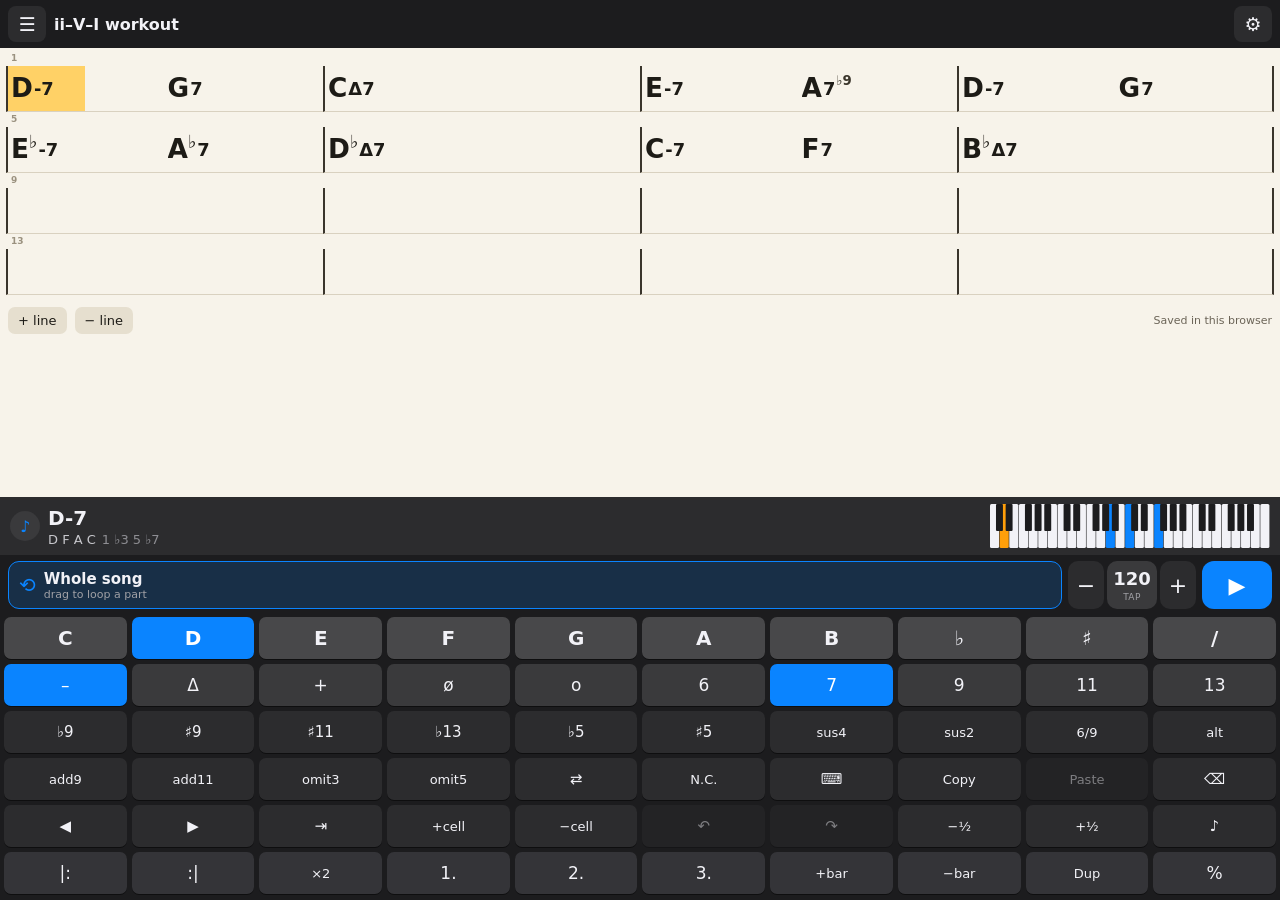
==== chord-pad/index.html @ 5176def5 "Lead Sheet and Chord Pad for GitHub Pages Both apps as static sites with a landing page. tools/stamp" ====
<!DOCTYPE html>
<html lang="en">
<head>
<meta charset="utf-8">
<meta name="viewport" content="width=device-width, initial-scale=1, maximum-scale=1, user-scalable=no, viewport-fit=cover">
<meta name="apple-mobile-web-app-capable" content="yes">
<meta name="mobile-web-app-capable" content="yes">
<meta name="apple-mobile-web-app-status-bar-style" content="black-translucent">
<meta name="apple-mobile-web-app-title" content="Chord Pad">
<meta name="theme-color" content="#1c1c1e">
<link rel="manifest" href="manifest.webmanifest">
<link rel="apple-touch-icon" href="icons/icon-180.png">
<link rel="icon" type="image/png" href="icons/icon-192.png">
<title>Chord Pad</title>
<link rel="stylesheet" href="css/app.css?v=9a8c076e7c">
</head>
<body>
<div id="app">
  <header id="topbar">
    <button class="tb" id="btn-charts" aria-label="Charts">☰</button>
    <div id="title" role="button" tabindex="0">Untitled</div>
    <button class="tb" id="btn-settings" aria-label="Settings">⚙︎</button>
  </header>

  <main id="chart-wrap">
    <div id="grid" aria-label="Chord chart"></div>
    <div id="line-tools">
      <button id="line-add">+ line</button>
      <button id="line-del">− line</button>
      <span id="sync-status"></span>
    </div>
  </main>

  <section id="info" role="button" aria-label="Hear the selected chord">
    <span class="info-hear" aria-hidden="true">♪</span>
    <div id="info-text">
      <div id="info-chord">—</div>
      <div id="info-notes"></div>
    </div>
    <svg id="piano" viewBox="0 0 280 44" preserveAspectRatio="none" aria-hidden="true"></svg>
  </section>

  <div id="typebar" hidden>
    <input id="type-input" type="text" autocomplete="off" autocorrect="off" autocapitalize="off" spellcheck="false"
           placeholder="C-7b9  or  D-7 G7 | CΔ7" enterkeyhint="done">
    <button id="type-go">Enter</button>
    <button id="type-close" aria-label="Close typing">✕</button>
    <div id="type-msg"></div>
  </div>

  <div id="transport">
    <button id="loop-chip" aria-label="Loop on or off"><span class="lc-icon">⟲</span><span class="lc-text"><span class="lc-main">Loop</span><span class="lc-sub"></span></span></button>
    <div id="tempo">
      <button id="tempo-down" aria-label="Slower (hold to repeat)">−</button>
      <button id="bpm" aria-label="Tempo; tap in time to set it"><span id="bpm-val">120</span><small>TAP</small></button>
      <button id="tempo-up" aria-label="Faster (hold to repeat)">+</button>
    </div>
    <button id="btn-play" aria-label="Play">▶</button>
  </div>

  <nav id="keyboard" aria-label="Chord keyboard"></nav>
</div>

<div id="toast" role="status"></div>

<div class="sheet" id="sheet-settings" hidden>
  <div class="sheet-card">
    <div class="sheet-head"><h2>Settings</h2><button class="close" data-close>Done</button></div>
    <div class="sheet-body" id="settings-body"></div>
  </div>
</div>

<div class="sheet" id="sheet-charts" hidden>
  <div class="sheet-card">
    <div class="sheet-head"><h2>Charts</h2><button class="close" data-close>Done</button></div>
    <div class="sheet-body" id="charts-body"></div>
  </div>
</div>

<script type="importmap">{"imports": {"./js/app.js": "./js/app.js?v=6928fbf3bd", "./js/audio.js": "./js/audio.js?v=edc1685ab2", "./js/chords.js": "./js/chords.js?v=5fb7131653", "./js/form.js": "./js/form.js?v=8150dd6c2c", "./js/store.js": "./js/store.js?v=4769d0f668", "./js/voicing.js": "./js/voicing.js?v=e6563af0b1"}}</script>
<script type="module" src="js/app.js?v=6928fbf3bd"></script>
</body>
</html>
---- chord-pad/css/app.css ----
:root {
  --paper: #f7f3ea;
  --ink: #1d1b16;
  --ink-soft: #6b6457;
  --rule: #d9d1c0;
  --bar: #3a352c;
  --sel: #ffd166;
  --sel-range: #ffe8a8;
  --play: #7bdcb5;
  --kb-bg: #1c1c1e;
  --key: #3a3a3c;
  --key-alt: #2c2c2e;
  --key-on: #0a84ff;
  --key-text: #f2f2f7;
  --accent: #0a84ff;
  --chord-font: "Avenir Next Condensed", "Avenir Next", "Arial Narrow", system-ui, sans-serif;
  --ui-font: -apple-system, BlinkMacSystemFont, "Segoe UI", system-ui, sans-serif;
  --cell-h: 46px;
}
* { box-sizing: border-box; -webkit-tap-highlight-color: transparent; }
html, body { margin: 0; height: 100%; background: var(--kb-bg); overscroll-behavior: none; }
body {
  font-family: var(--ui-font); color: var(--ink);
  -webkit-user-select: none; user-select: none; -webkit-touch-callout: none;
  touch-action: manipulation;
}
#app {
  display: flex; flex-direction: column; height: 100vh; height: 100dvh;
  padding: env(safe-area-inset-top) env(safe-area-inset-right) 0 env(safe-area-inset-left);
}
button { font: inherit; color: inherit; border: 0; background: none; cursor: pointer; }

/* top bar */
#topbar {
  display: flex; align-items: center; gap: 4px; padding: 6px 8px; background: var(--kb-bg); color: var(--key-text);
}
.tb { min-width: 38px; height: 36px; border-radius: 8px; font-size: 19px; background: var(--key-alt); }
#title { flex: 1; min-width: 0; font-weight: 600; font-size: 16px; white-space: nowrap; overflow: hidden; text-overflow: ellipsis; padding: 0 4px; }

/* chart */
#chart-wrap { flex: 1; min-height: 0; overflow-y: auto; background: var(--paper); padding: 10px 6px 6px; -webkit-overflow-scrolling: touch; }
#grid { position: relative; display: grid; grid-template-columns: repeat(var(--cpl, 16), minmax(0, 1fr)); row-gap: 15px; padding-top: 8px; }
.barno { position: absolute; left: 3px; top: -13px; font: 600 9px var(--ui-font); color: #9a917f; pointer-events: none; }
.cell {
  position: relative; height: var(--cell-h); border-bottom: 1px solid var(--rule);
  touch-action: pan-y;
}
.cell.bar { border-left: 2px solid var(--bar); }
.cell.line-end { border-right: 2px solid var(--bar); }
.cell.sel { background: var(--sel); }
.cell.range { background: var(--sel-range); }
.cell.range.sel { background: var(--sel); }
.cell.playing { background: rgba(123, 220, 181, 0.45); }
.cell.playing::after {
  content: ""; position: absolute; left: 0; right: 0; bottom: -1px; height: 5px; background: #2fb67c;
}
.cell.lp { box-shadow: inset 0 4px 0 #0a84ff; }
.cell.lp:not(.sel):not(.range):not(.playing) { background: rgba(10, 132, 255, 0.13); }
#loop-layer { position: absolute; inset: 0; pointer-events: none; z-index: 6; }
#loop-layer[hidden] { display: none; }
.lh { position: absolute; width: 26px; height: 26px; pointer-events: auto; touch-action: none; cursor: ew-resize; }
.lh::after {
  content: ""; position: absolute; left: 6px; top: 6px; width: 14px; height: 14px; border-radius: 50%;
  background: #0a84ff; border: 2px solid #fff; box-shadow: 0 1px 3px rgba(0,0,0,.35); box-sizing: border-box;
}
.ch.cut .x, .ch.cut .b { display: none; }
.ch.cut::after { content: "…"; font-size: 0.85em; position: relative; top: -0.45em; margin-left: 1px; color: #3b362c; }
.ch {
  position: absolute; left: 3px; top: 0; bottom: 0; z-index: 2; pointer-events: none;
  display: flex; align-items: center; white-space: nowrap; overflow: hidden;
  font-family: var(--chord-font); font-weight: 600; color: var(--ink); line-height: 1;
}
.ch .r { font-size: 1.55em; }
.ch .ra { font-size: 1.05em; position: relative; top: -0.45em; }
.ch .q { font-size: 1.05em; margin-left: 1px; }
.ch .x { font-size: 0.78em; position: relative; top: -0.6em; margin-left: 1px; color: #3b362c; }
.ch .b { font-size: 1.0em; margin-left: 1px; color: var(--ink-soft); }
.ch.nc { font-style: italic; color: var(--ink-soft); }
.ch.err { color: #c0392b; }
#line-tools { display: flex; gap: 8px; align-items: center; padding: 12px 2px 4px; }
#line-tools button { font-size: 13px; padding: 6px 10px; border-radius: 7px; background: #e6dfcf; color: var(--ink); }
#sync-status { margin-left: auto; font-size: 11px; color: var(--ink-soft); }
#sync-status.warn { color: #c0392b; font-weight: 600; }

/* info strip */
#info {
  display: flex; align-items: center; gap: 8px; padding: 6px 10px; background: #2c2c2e; color: var(--key-text); min-height: 58px;
}
#info-text { flex: 1; min-width: 0; }
#info { cursor: pointer; touch-action: manipulation; transition: background 0.12s; }
#info.pressed, #info:active { background: #3a3a3c; }
.info-hear {
  flex-shrink: 0; width: 30px; height: 30px; border-radius: 50%; background: #3a3a3c; color: #0a84ff;
  display: flex; align-items: center; justify-content: center; font-size: 16px;
}
#info.pressed .info-hear { background: #0a84ff; color: #fff; }
#info-chord { font-family: var(--chord-font); font-weight: 600; font-size: 20px; white-space: nowrap; overflow: hidden; text-overflow: ellipsis; }
#info-notes { font-size: 13px; color: #c7c7cc; white-space: nowrap; overflow: hidden; text-overflow: ellipsis; margin-top: 2px; }
#info-notes .iv { color: #8e8e93; margin-left: 6px; }
#piano { width: 46%; max-width: 280px; height: 44px; flex-shrink: 0; }

/* text entry */
#typebar { display: flex; flex-wrap: wrap; gap: 6px; padding: 6px 8px; background: #2c2c2e; }
#typebar[hidden] { display: none; }
#type-input {
  flex: 1; min-width: 0; height: 38px; border-radius: 8px; border: 0; padding: 0 10px;
  font-size: 16px; background: #f2f2f7; color: #000; -webkit-user-select: text; user-select: text;
}
#type-go { height: 38px; padding: 0 14px; border-radius: 8px; background: var(--accent); color: #fff; font-weight: 600; }
#type-close { height: 38px; width: 38px; border-radius: 8px; background: #3a3a3c; color: #f2f2f7; font-size: 15px; }
body.typing #keyboard, body.typing #transport { display: none; }

/* transport strip (thumb zone, above the keyboard) */
#transport { display: flex; align-items: center; gap: 6px; padding: 6px 8px 2px; background: var(--kb-bg); color: var(--key-text); }
#loop-chip {
  flex: 1; min-width: 0; height: 48px; border-radius: 11px; background: #2c2c2e; border: 1px solid #48484a;
  display: flex; align-items: center; gap: 8px; padding: 0 10px; text-align: left; color: #c7c7cc;
}
#loop-chip.on { background: rgba(10, 132, 255, 0.18); border-color: #0a84ff; color: #f2f2f7; }
#loop-chip .lc-icon { font-size: 20px; color: #8e8e93; }
#loop-chip.on .lc-icon { color: #0a84ff; }
#loop-chip .lc-text { display: flex; flex-direction: column; min-width: 0; }
#loop-chip .lc-main { font: 600 15px var(--ui-font); white-space: nowrap; overflow: hidden; text-overflow: ellipsis; }
#loop-chip .lc-sub { font-size: 11px; color: #a1a1a6; white-space: nowrap; overflow: hidden; text-overflow: ellipsis; }
#tempo { display: flex; align-items: center; gap: 3px; }
#tempo-down, #tempo-up { height: 48px; min-width: 36px; border-radius: 10px; background: #2c2c2e; font-size: 22px; touch-action: none; }
#bpm {
  height: 48px; min-width: 50px; border-radius: 10px; background: #3a3a3c; display: flex; flex-direction: column;
  align-items: center; justify-content: center; line-height: 1; font: 600 18px var(--ui-font); touch-action: none;
}
#bpm small { font-size: 9px; font-weight: 500; color: #a1a1a6; margin-top: 3px; letter-spacing: 0.05em; }
#bpm:active { background: #48484a; }
#btn-play { width: 70px; height: 48px; border-radius: 12px; background: var(--accent); color: #fff; font-size: 22px; touch-action: none; }
#btn-play.on { background: #ff453a; }
#type-msg { width: 100%; font-size: 12px; color: #c7c7cc; min-height: 14px; }
#type-msg.err { color: #ff6961; }

/* keyboard */
#keyboard {
  background: var(--kb-bg); padding: 6px 4px calc(6px + env(safe-area-inset-bottom));
  display: grid; grid-template-columns: repeat(10, minmax(0, 1fr)); gap: 5px;
}
.key {
  height: 42px; border-radius: 7px; background: var(--key); color: var(--key-text);
  font-size: 17px; font-weight: 500; display: flex; align-items: center; justify-content: center;
  box-shadow: 0 1px 0 rgba(0,0,0,0.5); padding: 0; overflow: hidden; white-space: nowrap;
}
.key.alt { background: var(--key-alt); font-size: 15px; }
.key.root { font-family: var(--chord-font); font-weight: 700; font-size: 20px; background: #48484a; }
.key.small { font-size: 13px; }
.key.on { background: var(--key-on); color: #fff; }
.key.on.implied { background: #2b5f99; color: #d6e8ff; box-shadow: inset 0 0 0 1.5px #0a84ff; }  /* 7 added by Δ, ø or alt */
.key.dim { opacity: 0.45; }
.key:active, .key.pressed { filter: brightness(1.35); }

/* toast */
#toast {
  position: fixed; left: 50%; top: calc(56px + env(safe-area-inset-top)); transform: translateX(-50%);
  background: rgba(28,28,30,0.92); color: #fff; padding: 8px 14px; border-radius: 10px; font-size: 14px;
  opacity: 0; transition: opacity 0.18s; pointer-events: none; z-index: 50; max-width: 90vw; text-align: center;
}
#toast.show { opacity: 1; }

/* sheets */
.sheet { position: fixed; inset: 0; background: rgba(0,0,0,0.45); z-index: 40; display: flex; align-items: flex-end; justify-content: center; }
.sheet[hidden] { display: none; }
.sheet-card {
  width: 100%; max-width: 560px; max-height: 88dvh; background: #f2f2f7; color: #000; border-radius: 14px 14px 0 0;
  display: flex; flex-direction: column; padding-bottom: env(safe-area-inset-bottom);
}
.sheet-head { display: flex; align-items: center; padding: 12px 14px 6px; }
.sheet-head h2 { margin: 0; font-size: 18px; flex: 1; }
.sheet-head .close { color: var(--accent); font-weight: 600; font-size: 16px; padding: 6px; }
.sheet-body { overflow-y: auto; padding: 4px 14px 18px; -webkit-user-select: text; user-select: text; }
.group { background: #fff; border-radius: 10px; margin: 10px 0; padding: 2px 12px; }
.group h3 { margin: 12px 0 4px; font-size: 12px; text-transform: uppercase; letter-spacing: 0.04em; color: #6e6e73; font-weight: 600; }
.row { display: flex; align-items: center; gap: 10px; min-height: 44px; border-bottom: 1px solid #e5e5ea; }
.row:last-child { border-bottom: 0; }
.row label { flex: 1; font-size: 15px; }
.row select, .row input[type=number], .row input[type=text] {
  font-size: 16px; border: 1px solid #d1d1d6; border-radius: 8px; padding: 6px 8px; background: #fff; max-width: 60%;
}
.row input[type=range] { width: 45%; }
.row .val { font-size: 13px; color: #6e6e73; min-width: 34px; text-align: right; }
.btn { background: var(--accent); color: #fff; border-radius: 9px; padding: 9px 14px; font-weight: 600; font-size: 15px; }
.btn.secondary { background: #e5e5ea; color: #000; }
.btn.danger { background: #ff3b30; }
.chart-item { display: flex; align-items: center; gap: 8px; min-height: 48px; border-bottom: 1px solid #e5e5ea; }
.chart-item .name { flex: 1; font-size: 16px; }
.chart-item.current .name { font-weight: 700; }
.chart-item button { font-size: 13px; padding: 6px 9px; border-radius: 7px; background: #e5e5ea; }
textarea.io { width: 100%; min-height: 120px; font: 13px ui-monospace, Menlo, monospace; border-radius: 8px; border: 1px solid #d1d1d6; padding: 8px; }
.hint { font-size: 12px; color: #6e6e73; margin: 6px 0; }
.btn-row { display: flex; flex-wrap: wrap; gap: 8px; margin: 10px 0; }

/* phone landscape: chart on the left, keyboard on the right */
@media (max-height: 560px) and (orientation: landscape) {
  :root { --cell-h: 38px; }
  #app {
    display: grid; grid-template-columns: minmax(0, 1fr) minmax(300px, 42%);
    grid-template-rows: auto minmax(0, 1fr) auto auto auto;
    grid-template-areas: "top top" "chart kb" "info kb" "type kb" "transport kb";
    padding-bottom: env(safe-area-inset-bottom);
  }
  #topbar { grid-area: top; }
  #chart-wrap { grid-area: chart; }
  #info { grid-area: info; min-height: 44px; padding: 2px 10px; }
  #typebar { grid-area: type; }
  #transport { grid-area: transport; padding-bottom: 6px; }
  #loop-chip, #tempo-down, #tempo-up, #bpm, #btn-play { height: 42px; }
  #keyboard { grid-area: kb; grid-auto-rows: 1fr; align-content: stretch; gap: 4px; padding: 4px; }
  .key { height: 100%; min-height: 34px; font-size: 14px; }
  .key.root { font-size: 17px; }
  .key.small { font-size: 11px; }
  #piano { height: 36px; width: 40%; }
}

/* compact gesture list in Settings */
.howto { display: grid; grid-template-columns: auto 1fr; gap: 6px 12px; margin: 6px 0 12px; font-size: 13px; }
.howto dt { font-weight: 600; color: #1c1c1e; white-space: nowrap; }
.howto dd { margin: 0; color: #6e6e73; }

/* form keys and repeat signs */
.key.form { background: #343438; }
.key.form.on { background: var(--key-on); }
.cell.rep-start { border-left: 4px solid var(--bar); }
.cell.rep-end { border-right: 4px solid var(--bar); }
.rs, .re { position: absolute; top: 0; bottom: 0; width: 5px; pointer-events: none; z-index: 3;
  background: radial-gradient(circle, var(--bar) 1.7px, transparent 2.1px) 0 36% / 5px 5px no-repeat,
              radial-gradient(circle, var(--bar) 1.7px, transparent 2.1px) 0 64% / 5px 5px no-repeat; }
.rs { left: 2px; }
.re { right: 2px; }
.cell.rep-start .ch { left: 9px; }
.rtimes { position: absolute; right: 1px; top: -13px; font: 700 9px var(--ui-font); color: var(--bar); pointer-events: none; }
.volta {
  position: absolute; left: 2px; top: -13px; height: 11px; z-index: 3; pointer-events: none;
  border-left: 1.5px solid var(--bar); border-top: 1.5px solid var(--bar); padding-left: 3px;
  font: 700 9px var(--ui-font); line-height: 10px; color: var(--bar);
}
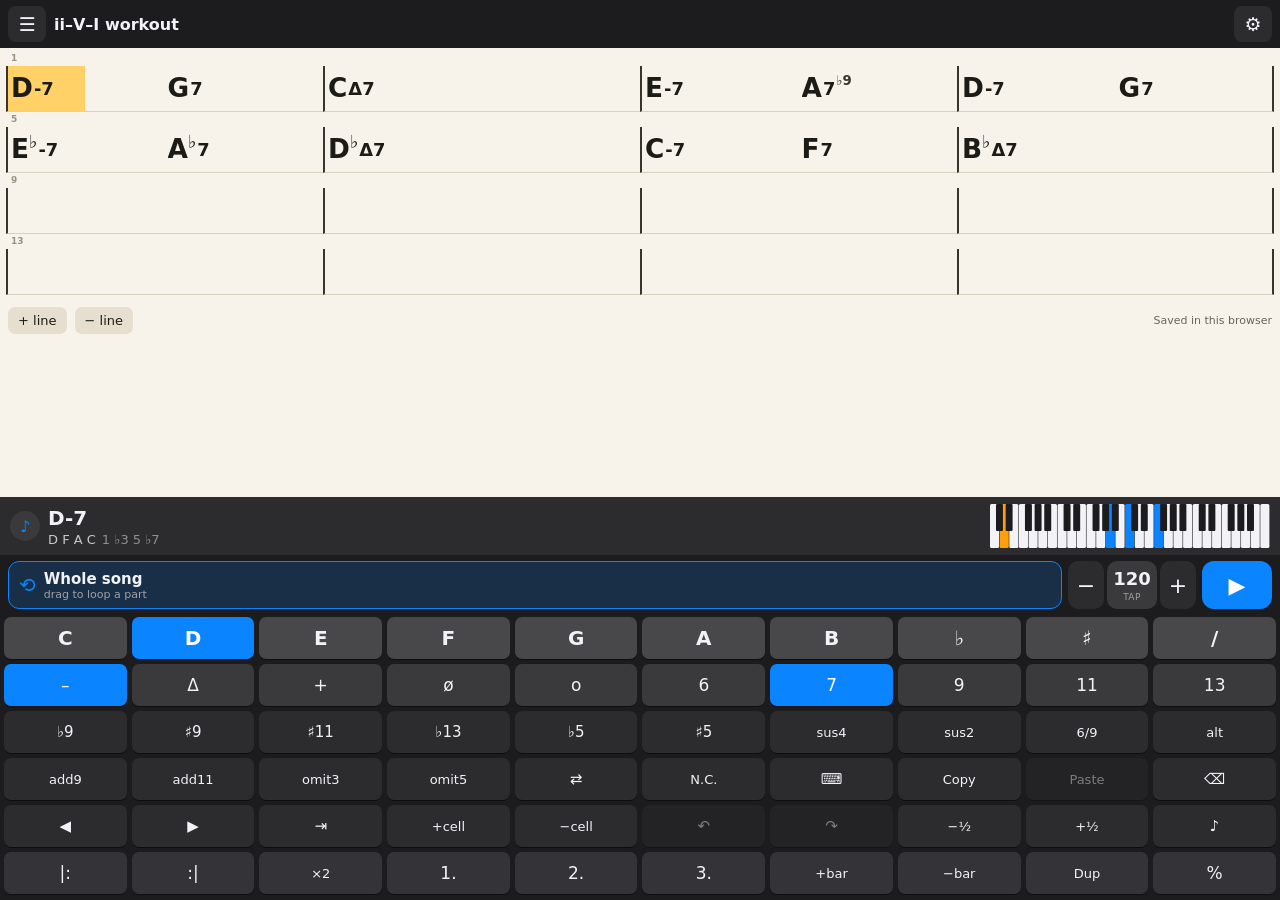
==== commit aca70816: "Lead Sheet: pause, melody on the piano keys, swing toggle ▶/❚❚ pauses and carries on from the same b" ====
--- a/chord-pad/index.html
+++ b/chord-pad/index.html
@@ -77,7 +77,7 @@
   </div>
 </div>
 
-<script type="importmap">{"imports": {"./js/app.js": "./js/app.js?v=6928fbf3bd", "./js/audio.js": "./js/audio.js?v=edc1685ab2", "./js/chords.js": "./js/chords.js?v=5fb7131653", "./js/form.js": "./js/form.js?v=8150dd6c2c", "./js/store.js": "./js/store.js?v=4769d0f668", "./js/voicing.js": "./js/voicing.js?v=e6563af0b1"}}</script>
+<script type="importmap">{"imports": {"./js/app.js": "./js/app.js?v=6928fbf3bd", "./js/audio.js": "./js/audio.js?v=e46c49cd69", "./js/chords.js": "./js/chords.js?v=5fb7131653", "./js/form.js": "./js/form.js?v=8150dd6c2c", "./js/store.js": "./js/store.js?v=4769d0f668", "./js/voicing.js": "./js/voicing.js?v=e6563af0b1"}}</script>
 <script type="module" src="js/app.js?v=6928fbf3bd"></script>
 </body>
 </html>
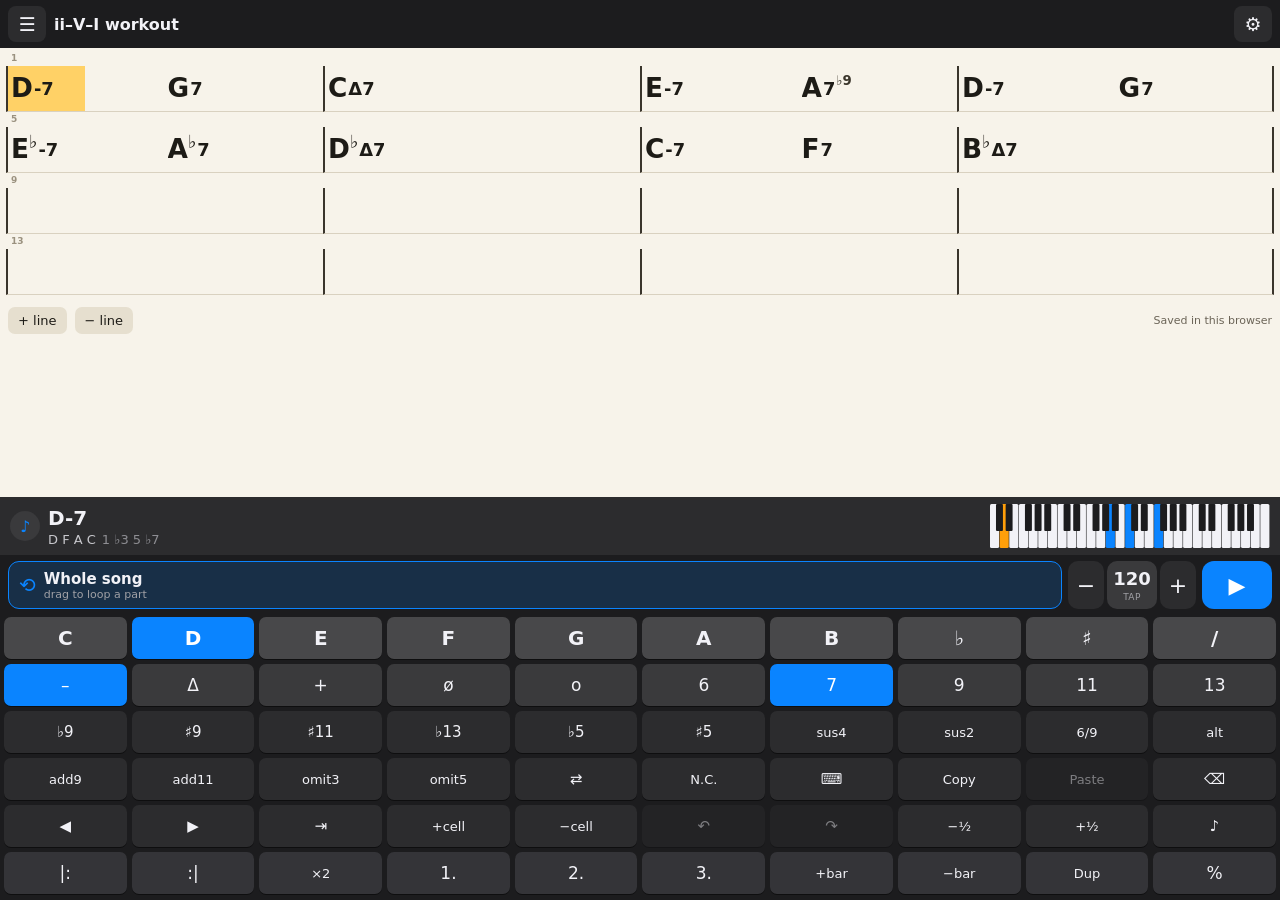
==== commit 9c075b5e: "iFake / iFake Pro names; Draft Follow per tab Chord Pad is now iFake and Lead Sheet is iFake Pro (ti" ====
--- a/chord-pad/index.html
+++ b/chord-pad/index.html
@@ -6,12 +6,12 @@
 <meta name="apple-mobile-web-app-capable" content="yes">
 <meta name="mobile-web-app-capable" content="yes">
 <meta name="apple-mobile-web-app-status-bar-style" content="black-translucent">
-<meta name="apple-mobile-web-app-title" content="Chord Pad">
+<meta name="apple-mobile-web-app-title" content="iFake">
 <meta name="theme-color" content="#1c1c1e">
 <link rel="manifest" href="manifest.webmanifest">
 <link rel="apple-touch-icon" href="icons/icon-180.png">
 <link rel="icon" type="image/png" href="icons/icon-192.png">
-<title>Chord Pad</title>
+<title>iFake</title>
 <link rel="stylesheet" href="css/app.css?v=9a8c076e7c">
 </head>
 <body>
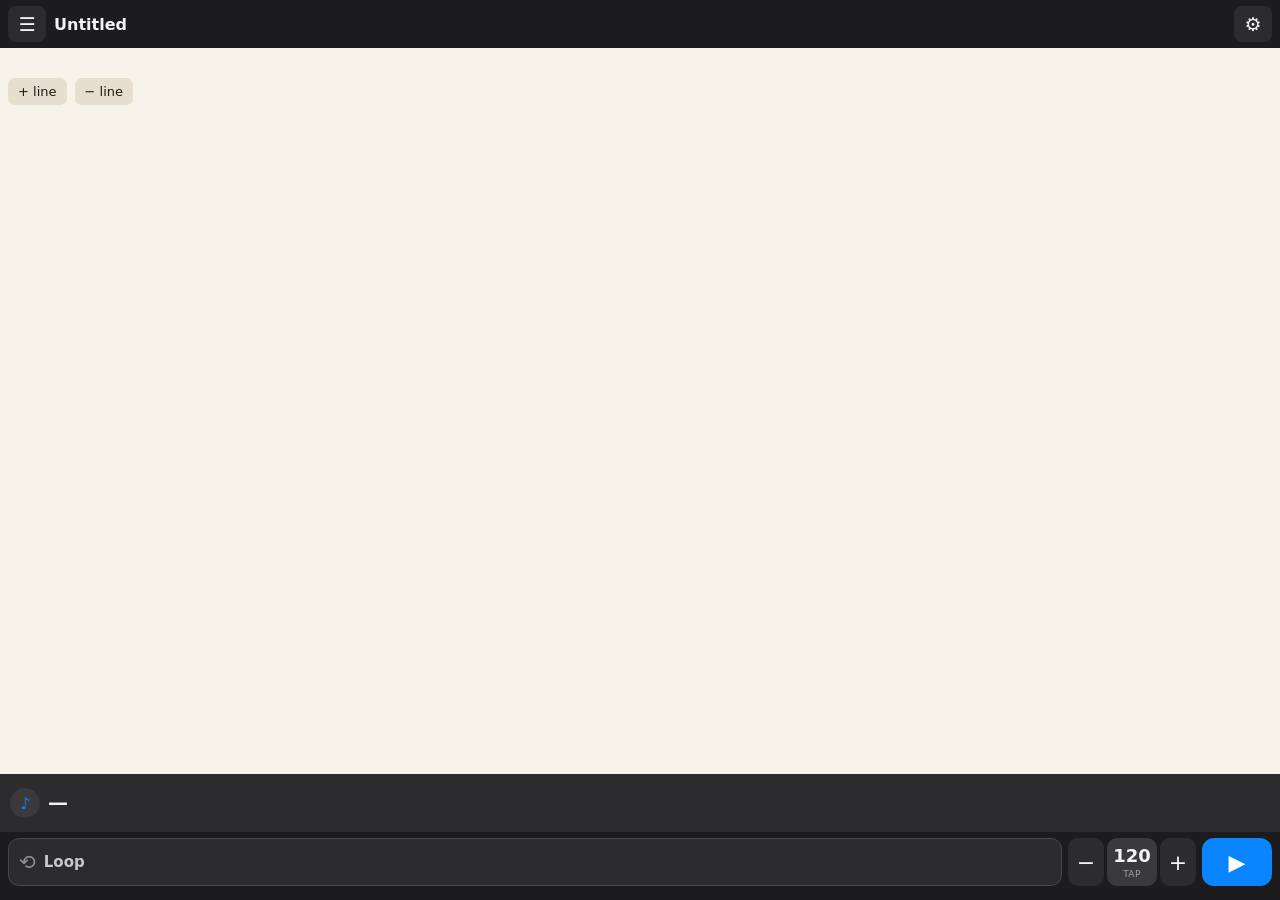
==== commit c3094769: "New addresses: iFake at the root, iFake Pro at pro/ iFake (the chord app) now opens at eversible.git" ====
--- a/chord-pad/index.html
+++ b/chord-pad/index.html
@@ -2,82 +2,19 @@
 <html lang="en">
 <head>
 <meta charset="utf-8">
-<meta name="viewport" content="width=device-width, initial-scale=1, maximum-scale=1, user-scalable=no, viewport-fit=cover">
-<meta name="apple-mobile-web-app-capable" content="yes">
-<meta name="mobile-web-app-capable" content="yes">
-<meta name="apple-mobile-web-app-status-bar-style" content="black-translucent">
-<meta name="apple-mobile-web-app-title" content="iFake">
-<meta name="theme-color" content="#1c1c1e">
-<link rel="manifest" href="manifest.webmanifest">
-<link rel="apple-touch-icon" href="icons/icon-180.png">
-<link rel="icon" type="image/png" href="icons/icon-192.png">
-<title>iFake</title>
-<link rel="stylesheet" href="css/app.css?v=9a8c076e7c">
+<meta name="viewport" content="width=device-width, initial-scale=1">
+<title>iFake has moved</title>
+<noscript><meta http-equiv="refresh" content="0; url=../"></noscript>
+<script>
+  // iFake moved to ../: drop the offline copy kept for this old address, then go there
+  const go = () => location.replace('../' + location.search + location.hash);
+  const drop = navigator.serviceWorker ? navigator.serviceWorker.getRegistrations()
+    .then((rs) => Promise.all(rs.filter((r) => new URL(r.scope).pathname.endsWith('/chord-pad/')).map((r) => r.unregister())))
+    .catch(() => {}) : Promise.resolve();
+  Promise.race([drop, new Promise((r) => setTimeout(r, 600))]).then(go, go);
+</script>
 </head>
-<body>
-<div id="app">
-  <header id="topbar">
-    <button class="tb" id="btn-charts" aria-label="Charts">☰</button>
-    <div id="title" role="button" tabindex="0">Untitled</div>
-    <button class="tb" id="btn-settings" aria-label="Settings">⚙︎</button>
-  </header>
-
-  <main id="chart-wrap">
-    <div id="grid" aria-label="Chord chart"></div>
-    <div id="line-tools">
-      <button id="line-add">+ line</button>
-      <button id="line-del">− line</button>
-      <span id="sync-status"></span>
-    </div>
-  </main>
-
-  <section id="info" role="button" aria-label="Hear the selected chord">
-    <span class="info-hear" aria-hidden="true">♪</span>
-    <div id="info-text">
-      <div id="info-chord">—</div>
-      <div id="info-notes"></div>
-    </div>
-    <svg id="piano" viewBox="0 0 280 44" preserveAspectRatio="none" aria-hidden="true"></svg>
-  </section>
-
-  <div id="typebar" hidden>
-    <input id="type-input" type="text" autocomplete="off" autocorrect="off" autocapitalize="off" spellcheck="false"
-           placeholder="C-7b9  or  D-7 G7 | CΔ7" enterkeyhint="done">
-    <button id="type-go">Enter</button>
-    <button id="type-close" aria-label="Close typing">✕</button>
-    <div id="type-msg"></div>
-  </div>
-
-  <div id="transport">
-    <button id="loop-chip" aria-label="Loop on or off"><span class="lc-icon">⟲</span><span class="lc-text"><span class="lc-main">Loop</span><span class="lc-sub"></span></span></button>
-    <div id="tempo">
-      <button id="tempo-down" aria-label="Slower (hold to repeat)">−</button>
-      <button id="bpm" aria-label="Tempo; tap in time to set it"><span id="bpm-val">120</span><small>TAP</small></button>
-      <button id="tempo-up" aria-label="Faster (hold to repeat)">+</button>
-    </div>
-    <button id="btn-play" aria-label="Play">▶</button>
-  </div>
-
-  <nav id="keyboard" aria-label="Chord keyboard"></nav>
-</div>
-
-<div id="toast" role="status"></div>
-
-<div class="sheet" id="sheet-settings" hidden>
-  <div class="sheet-card">
-    <div class="sheet-head"><h2>Settings</h2><button class="close" data-close>Done</button></div>
-    <div class="sheet-body" id="settings-body"></div>
-  </div>
-</div>
-
-<div class="sheet" id="sheet-charts" hidden>
-  <div class="sheet-card">
-    <div class="sheet-head"><h2>Charts</h2><button class="close" data-close>Done</button></div>
-    <div class="sheet-body" id="charts-body"></div>
-  </div>
-</div>
-
-<script type="importmap">{"imports": {"./js/app.js": "./js/app.js?v=6928fbf3bd", "./js/audio.js": "./js/audio.js?v=e46c49cd69", "./js/chords.js": "./js/chords.js?v=5fb7131653", "./js/form.js": "./js/form.js?v=8150dd6c2c", "./js/store.js": "./js/store.js?v=4769d0f668", "./js/voicing.js": "./js/voicing.js?v=e6563af0b1"}}</script>
-<script type="module" src="js/app.js?v=6928fbf3bd"></script>
+<body style="margin:0;padding:24px;font:17px -apple-system,BlinkMacSystemFont,sans-serif;background:#1c1c1e;color:#f2f2f7">
+  iFake has moved to <a href="../" style="color:#0a84ff">its new address</a>.
 </body>
 </html>
